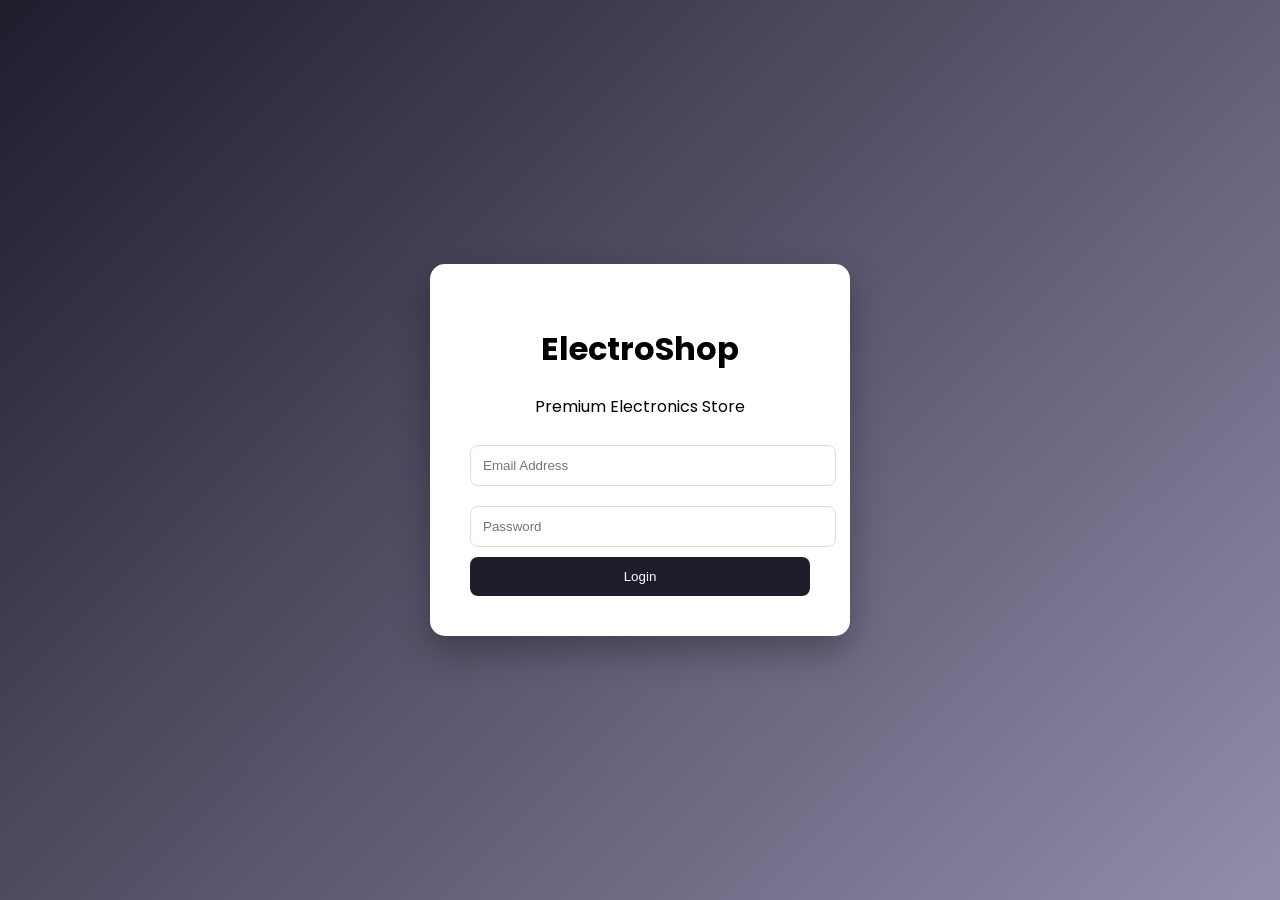
==== index.html @ a8f2c143 "Add files via upload" ====
<!DOCTYPE html>
<html>
<head>
    <title>ElectroShop - Login</title>
    <link rel="stylesheet" href="style.css">
    <link href="https://fonts.googleapis.com/css2?family=Poppins:wght@300;400;600&display=swap" rel="stylesheet">
</head>
<body class="login-body">

<div class="login-container">
    <h1>ElectroShop</h1>
    <p class="tagline">Premium Electronics Store</p>

    <form onsubmit="return loginUser()">
        <input type="email" placeholder="Email Address" required>
        <input type="password" placeholder="Password" required>
        <button type="submit">Login</button>
    </form>
</div>

<script>
function loginUser() {
    window.location.href = "home.html";
    return false;
}
</script>

</body>
</html>
---- style.css ----
body {
    margin: 0;
    font-family: 'Poppins', sans-serif;
}

/* LOGIN PAGE */
.login-body {
    background: linear-gradient(135deg, #1f1c2c, #928dab);
    display: flex;
    justify-content: center;
    align-items: center;
    height: 100vh;
}

.login-container {
    background: white;
    padding: 40px;
    border-radius: 15px;
    text-align: center;
    width: 340px;
    box-shadow: 0 15px 35px rgba(0,0,0,0.3);
}

.login-container input {
    width: 100%;
    padding: 12px;
    margin: 10px 0;
    border-radius: 8px;
    border: 1px solid #ddd;
}

.login-container button {
    width: 100%;
    padding: 12px;
    background: #1f1c2c;
    color: white;
    border: none;
    border-radius: 8px;
}

/* MAIN BACKGROUND */
.main-body {
    background: linear-gradient(135deg, #1f1c2c, #928dab);
    min-height: 100vh;
}

/* HEADER */
header {
    background: rgba(0,0,0,0.6);
    color: white;
    padding: 15px;
    text-align: center;
}

/* HERO */
.hero {
    text-align: center;
    padding: 40px;
    color: white;
}

/* PRODUCTS */
.products {
    display: flex;
    flex-wrap: wrap;
    justify-content: center;
    gap: 25px;
    padding: 30px;
}

.product {
    background: white;
    padding: 20px;
    border-radius: 15px;
    width: 250px;
    text-align: center;
    box-shadow: 0 12px 25px rgba(0,0,0,0.2);
}

.product img {
    width: 100%;
    height: auto; /* maintains original aspect ratio */
    border-radius: 10px;
}

.product button {
    margin-top: 10px;
    padding: 10px;
    background: #1f1c2c;
    color: white;
    border: none;
    border-radius: 8px;
    cursor: pointer;
}

/* CART */
.cart-section {
    display: flex;
    justify-content: center;
    padding: 40px;
}

.cart-container {
    background: white;
    padding: 30px;
    border-radius: 15px;
    width: 500px;
    box-shadow: 0 15px 35px rgba(0,0,0,0.3);
}

#cartItems {
    list-style: none;
    padding: 0;
}

#cartItems li {
    display: flex;
    justify-content: space-between;
    padding: 10px 0;
    border-bottom: 1px solid #eee;
}

.remove-btn {
    background: crimson;
    color: white;
    border: none;
    padding: 5px 10px;
    border-radius: 5px;
    cursor: pointer;
}

.checkout-btn {
    width: 100%;
    padding: 14px;
    margin-top: 20px;
    background: #1f1c2c;
    color: white;
    border: none;
    border-radius: 10px;
    font-size: 16px;
}
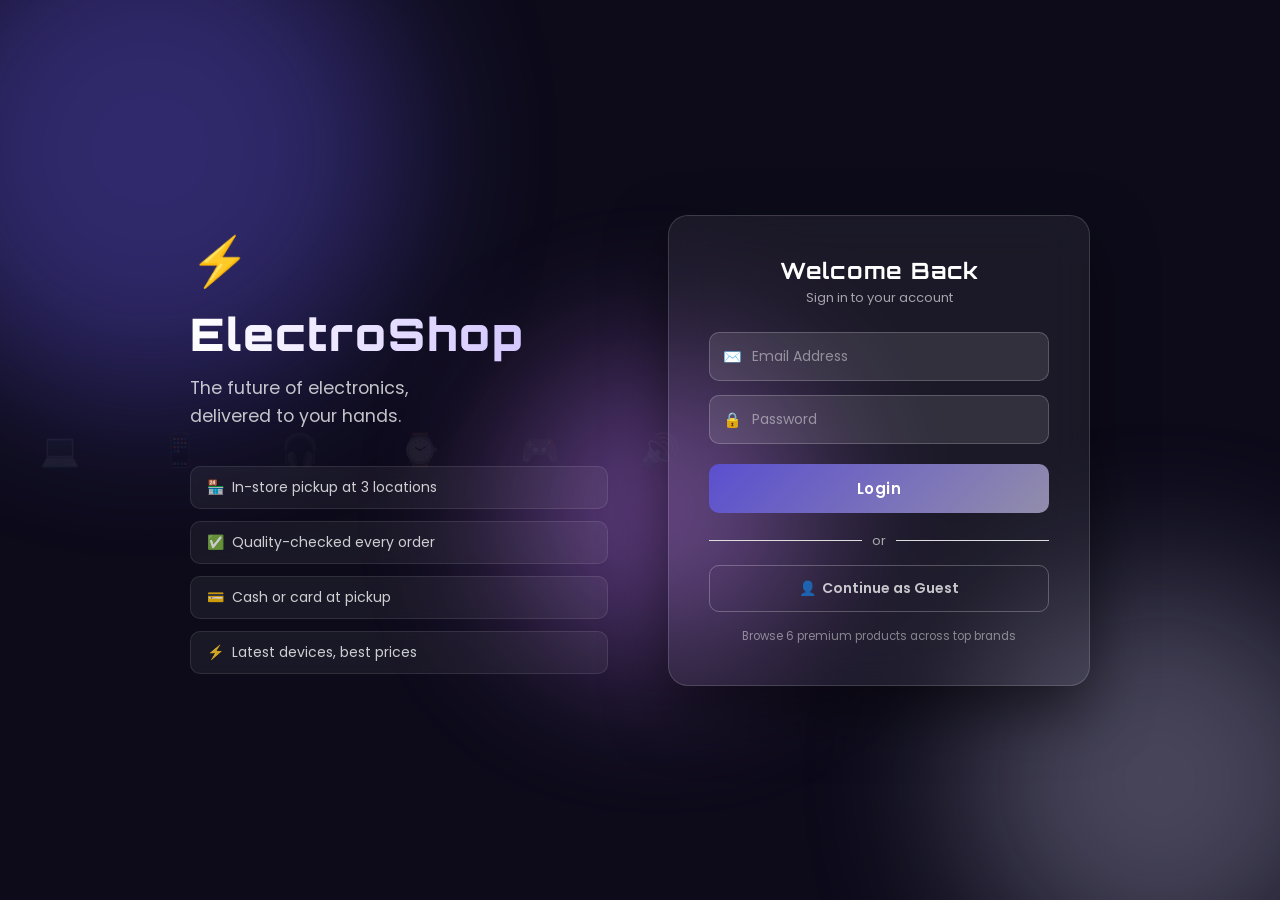
==== commit 78981399: "Add files via upload" ====
--- a/index.html
+++ b/index.html
@@ -1,29 +1,68 @@
-<!DOCTYPE html>
-<html>
-<head>
-    <title>ElectroShop - Login</title>
-    <link rel="stylesheet" href="style.css">
-    <link href="https://fonts.googleapis.com/css2?family=Poppins:wght@300;400;600&display=swap" rel="stylesheet">
-</head>
-<body class="login-body">
-
-<div class="login-container">
-    <h1>ElectroShop</h1>
-    <p class="tagline">Premium Electronics Store</p>
-
-    <form onsubmit="return loginUser()">
-        <input type="email" placeholder="Email Address" required>
-        <input type="password" placeholder="Password" required>
-        <button type="submit">Login</button>
-    </form>
-</div>
-
-<script>
-function loginUser() {
-    window.location.href = "home.html";
-    return false;
-}
-</script>
-
-</body>
-</html>+<!DOCTYPE html>
+<html>
+<head>
+    <title>ElectroShop - Login</title>
+    <link rel="stylesheet" href="style.css">
+    <link href="https://fonts.googleapis.com/css2?family=Poppins:wght@300;400;600;700&family=Orbitron:wght@700;900&display=swap" rel="stylesheet">
+</head>
+<body class="login-body">
+
+<div class="login-bg">
+    <div class="orb orb1"></div>
+    <div class="orb orb2"></div>
+    <div class="orb orb3"></div>
+    <div class="floating-icons">
+        <span>💻</span><span>📱</span><span>🎧</span><span>⌚</span><span>🎮</span><span>🔊</span>
+    </div>
+</div>
+
+<div class="login-wrapper">
+    <div class="login-left">
+        <div class="brand-block">
+            <div class="brand-icon">⚡</div>
+            <h1 class="brand-name">ElectroShop</h1>
+            <p class="brand-tagline">The future of electronics,<br>delivered to your hands.</p>
+        </div>
+        <ul class="feature-list">
+            <li>🏪 &nbsp;In-store pickup at 3 locations</li>
+            <li>✅ &nbsp;Quality-checked every order</li>
+            <li>💳 &nbsp;Cash or card at pickup</li>
+            <li>⚡ &nbsp;Latest devices, best prices</li>
+        </ul>
+    </div>
+
+    <div class="login-container">
+        <h2>Welcome Back</h2>
+        <p class="login-sub">Sign in to your account</p>
+
+        <form onsubmit="return loginUser()">
+            <div class="input-group">
+                <span class="input-icon">✉️</span>
+                <input type="email" placeholder="Email Address" required>
+            </div>
+            <div class="input-group">
+                <span class="input-icon">🔒</span>
+                <input type="password" placeholder="Password" required>
+            </div>
+            <button type="submit" class="login-btn">Login</button>
+        </form>
+
+        <div class="divider"><span>or</span></div>
+
+        <button class="guest-btn" onclick="window.location.href='home.html'">
+            👤 &nbsp;Continue as Guest
+        </button>
+
+        <p class="login-footer">Browse 6 premium products across top brands</p>
+    </div>
+</div>
+
+<script>
+function loginUser() {
+    window.location.href = "home.html";
+    return false;
+}
+</script>
+
+</body>
+</html>
--- a/style.css
+++ b/style.css
@@ -1,141 +1,721 @@
-body {
-    margin: 0;
-    font-family: 'Poppins', sans-serif;
-}
-
-/* LOGIN PAGE */
-.login-body {
-    background: linear-gradient(135deg, #1f1c2c, #928dab);
-    display: flex;
-    justify-content: center;
-    align-items: center;
-    height: 100vh;
-}
-
-.login-container {
-    background: white;
-    padding: 40px;
-    border-radius: 15px;
-    text-align: center;
-    width: 340px;
-    box-shadow: 0 15px 35px rgba(0,0,0,0.3);
-}
-
-.login-container input {
-    width: 100%;
-    padding: 12px;
-    margin: 10px 0;
-    border-radius: 8px;
-    border: 1px solid #ddd;
-}
-
-.login-container button {
-    width: 100%;
-    padding: 12px;
-    background: #1f1c2c;
-    color: white;
-    border: none;
-    border-radius: 8px;
-}
-
-/* MAIN BACKGROUND */
-.main-body {
-    background: linear-gradient(135deg, #1f1c2c, #928dab);
-    min-height: 100vh;
-}
-
-/* HEADER */
-header {
-    background: rgba(0,0,0,0.6);
-    color: white;
-    padding: 15px;
-    text-align: center;
-}
-
-/* HERO */
-.hero {
-    text-align: center;
-    padding: 40px;
-    color: white;
-}
-
-/* PRODUCTS */
-.products {
-    display: flex;
-    flex-wrap: wrap;
-    justify-content: center;
-    gap: 25px;
-    padding: 30px;
-}
-
-.product {
-    background: white;
-    padding: 20px;
-    border-radius: 15px;
-    width: 250px;
-    text-align: center;
-    box-shadow: 0 12px 25px rgba(0,0,0,0.2);
-}
-
-.product img {
-    width: 100%;
-    height: auto; /* maintains original aspect ratio */
-    border-radius: 10px;
-}
-
-.product button {
-    margin-top: 10px;
-    padding: 10px;
-    background: #1f1c2c;
-    color: white;
-    border: none;
-    border-radius: 8px;
-    cursor: pointer;
-}
-
-/* CART */
-.cart-section {
-    display: flex;
-    justify-content: center;
-    padding: 40px;
-}
-
-.cart-container {
-    background: white;
-    padding: 30px;
-    border-radius: 15px;
-    width: 500px;
-    box-shadow: 0 15px 35px rgba(0,0,0,0.3);
-}
-
-#cartItems {
-    list-style: none;
-    padding: 0;
-}
-
-#cartItems li {
-    display: flex;
-    justify-content: space-between;
-    padding: 10px 0;
-    border-bottom: 1px solid #eee;
-}
-
-.remove-btn {
-    background: crimson;
-    color: white;
-    border: none;
-    padding: 5px 10px;
-    border-radius: 5px;
-    cursor: pointer;
-}
-
-.checkout-btn {
-    width: 100%;
-    padding: 14px;
-    margin-top: 20px;
-    background: #1f1c2c;
-    color: white;
-    border: none;
-    border-radius: 10px;
-    font-size: 16px;
-}+body {
+    margin: 0;
+    font-family: 'Poppins', sans-serif;
+}
+
+/* LOGIN PAGE */
+.login-body {
+    background: #0d0b1a;
+    display: flex;
+    justify-content: center;
+    align-items: center;
+    height: 100vh;
+    overflow: hidden;
+}
+
+.login-bg {
+    position: fixed;
+    inset: 0;
+    z-index: 0;
+    pointer-events: none;
+}
+
+.orb {
+    position: absolute;
+    border-radius: 50%;
+    filter: blur(80px);
+    opacity: 0.45;
+    animation: orbFloat 8s ease-in-out infinite alternate;
+}
+.orb1 { width: 500px; height: 500px; background: #5b4fcf; top: -100px; left: -100px; animation-delay: 0s; }
+.orb2 { width: 400px; height: 400px; background: #928dab; bottom: -80px; right: -80px; animation-delay: 2s; }
+.orb3 { width: 300px; height: 300px; background: #c77dff; top: 40%; left: 40%; animation-delay: 4s; }
+
+@keyframes orbFloat {
+    from { transform: translate(0, 0) scale(1); }
+    to   { transform: translate(30px, 20px) scale(1.08); }
+}
+
+.floating-icons {
+    position: absolute;
+    inset: 0;
+    display: flex;
+    flex-wrap: wrap;
+    gap: 80px;
+    padding: 40px;
+    align-content: space-around;
+}
+.floating-icons span {
+    font-size: 2rem;
+    opacity: 0.07;
+    animation: iconDrift 6s ease-in-out infinite alternate;
+}
+.floating-icons span:nth-child(odd) { animation-direction: alternate-reverse; }
+@keyframes iconDrift {
+    from { transform: translateY(0px); }
+    to   { transform: translateY(-18px); }
+}
+
+.login-wrapper {
+    position: relative;
+    z-index: 1;
+    display: flex;
+    align-items: center;
+    gap: 60px;
+    max-width: 900px;
+    width: 90%;
+}
+
+.login-left {
+    flex: 1;
+    color: white;
+}
+
+.brand-block { margin-bottom: 36px; }
+
+.brand-icon { font-size: 3rem; margin-bottom: 8px; }
+
+.brand-name {
+    font-family: 'Orbitron', sans-serif;
+    font-size: 2.8rem;
+    font-weight: 900;
+    margin: 0 0 12px;
+    background: linear-gradient(90deg, #fff, #c9b8ff);
+    -webkit-background-clip: text;
+    -webkit-text-fill-color: transparent;
+    background-clip: text;
+    letter-spacing: 2px;
+}
+
+.brand-tagline {
+    font-size: 1.1rem;
+    opacity: 0.75;
+    line-height: 1.6;
+    margin: 0;
+}
+
+.feature-list {
+    list-style: none;
+    padding: 0;
+    margin: 0;
+    display: flex;
+    flex-direction: column;
+    gap: 12px;
+}
+
+.feature-list li {
+    font-size: 14px;
+    opacity: 0.8;
+    background: rgba(255,255,255,0.07);
+    border: 1px solid rgba(255,255,255,0.12);
+    padding: 10px 16px;
+    border-radius: 10px;
+    backdrop-filter: blur(4px);
+}
+
+.login-container {
+    background: rgba(255,255,255,0.06);
+    border: 1px solid rgba(255,255,255,0.15);
+    backdrop-filter: blur(20px);
+    padding: 40px;
+    border-radius: 20px;
+    text-align: center;
+    width: 340px;
+    box-shadow: 0 25px 60px rgba(0,0,0,0.5);
+    color: white;
+}
+
+.login-container h2 {
+    font-family: 'Orbitron', sans-serif;
+    font-size: 1.4rem;
+    margin: 0 0 4px;
+    letter-spacing: 1px;
+}
+
+.login-sub {
+    font-size: 13px;
+    opacity: 0.6;
+    margin: 0 0 24px;
+}
+
+.input-group {
+    position: relative;
+    margin-bottom: 14px;
+}
+
+.input-icon {
+    position: absolute;
+    left: 14px;
+    top: 50%;
+    transform: translateY(-50%);
+    font-size: 15px;
+}
+
+.login-container input {
+    width: 100%;
+    padding: 13px 14px 13px 42px;
+    border-radius: 10px;
+    border: 1px solid rgba(255,255,255,0.2);
+    background: rgba(255,255,255,0.1);
+    color: white;
+    font-family: 'Poppins', sans-serif;
+    font-size: 14px;
+    box-sizing: border-box;
+    outline: none;
+    transition: border-color 0.2s, background 0.2s;
+}
+
+.login-container input::placeholder { color: rgba(255,255,255,0.45); }
+.login-container input:focus {
+    border-color: #c9b8ff;
+    background: rgba(255,255,255,0.15);
+}
+
+.login-btn {
+    width: 100%;
+    padding: 13px;
+    background: linear-gradient(135deg, #5b4fcf, #928dab);
+    color: white;
+    border: none;
+    border-radius: 10px;
+    cursor: pointer;
+    font-family: 'Poppins', sans-serif;
+    font-size: 15px;
+    font-weight: 600;
+    margin-top: 6px;
+    letter-spacing: 0.5px;
+    transition: opacity 0.2s, transform 0.15s;
+}
+.login-btn:hover { opacity: 0.9; transform: translateY(-1px); }
+
+.login-footer {
+    font-size: 11.5px;
+    opacity: 0.45;
+    margin: 16px 0 0;
+}
+
+/* MAIN BACKGROUND */
+.main-body {
+    background: #0d0b1a;
+    min-height: 100vh;
+    position: relative;
+}
+
+.main-body::before {
+    content: '';
+    position: fixed;
+    width: 600px; height: 600px;
+    background: #5b4fcf;
+    border-radius: 50%;
+    filter: blur(120px);
+    opacity: 0.18;
+    top: -150px; left: -150px;
+    pointer-events: none;
+    z-index: 0;
+}
+
+.main-body::after {
+    content: '';
+    position: fixed;
+    width: 500px; height: 500px;
+    background: #928dab;
+    border-radius: 50%;
+    filter: blur(120px);
+    opacity: 0.15;
+    bottom: -100px; right: -100px;
+    pointer-events: none;
+    z-index: 0;
+}
+
+/* HEADER */
+header {
+    background: rgba(13, 11, 26, 0.85);
+    color: white;
+    padding: 16px 36px;
+    display: flex;
+    align-items: center;
+    justify-content: space-between;
+    backdrop-filter: blur(16px);
+    border-bottom: 1px solid rgba(255,255,255,0.08);
+    position: relative;
+    z-index: 10;
+}
+
+header h1 {
+    margin: 0;
+    font-family: 'Orbitron', sans-serif;
+    font-size: 1.4rem;
+    letter-spacing: 2px;
+    background: linear-gradient(90deg, #fff, #c9b8ff);
+    -webkit-background-clip: text;
+    -webkit-text-fill-color: transparent;
+    background-clip: text;
+}
+
+/* NAV BUBBLE BUTTONS */
+nav {
+    display: flex;
+    gap: 12px;
+}
+
+nav a {
+    text-decoration: none;
+    color: white;
+    background: rgba(255, 255, 255, 0.15);
+    border: 2px solid rgba(255, 255, 255, 0.5);
+    padding: 8px 22px;
+    border-radius: 50px;
+    font-size: 14px;
+    font-weight: 600;
+    letter-spacing: 0.5px;
+    transition: background 0.25s, border-color 0.25s, transform 0.15s;
+    backdrop-filter: blur(4px);
+}
+
+nav a:hover {
+    background: rgba(255, 255, 255, 0.3);
+    border-color: white;
+    transform: translateY(-2px);
+}
+
+nav a.active {
+    background: white;
+    color: #1f1c2c;
+    border-color: white;
+}
+
+/* HERO */
+.hero {
+    text-align: center;
+    padding: 70px 40px 36px;
+    color: white;
+    position: relative;
+    z-index: 1;
+}
+
+.hero h2 {
+    font-family: 'Orbitron', sans-serif;
+    font-size: 2rem;
+    margin-bottom: 12px;
+    background: linear-gradient(90deg, #fff, #c9b8ff);
+    -webkit-background-clip: text;
+    -webkit-text-fill-color: transparent;
+    background-clip: text;
+    letter-spacing: 1px;
+}
+
+.hero p {
+    font-size: 1rem;
+    opacity: 0.6;
+    letter-spacing: 0.5px;
+}
+
+/* PRODUCTS */
+.products {
+    display: flex;
+    flex-wrap: wrap;
+    justify-content: center;
+    gap: 25px;
+    padding: 30px;
+    position: relative;
+    z-index: 1;
+}
+
+.product {
+    background: rgba(255,255,255,0.05);
+    border: 1px solid rgba(255,255,255,0.1);
+    backdrop-filter: blur(10px);
+    padding: 16px;
+    border-radius: 18px;
+    width: 220px;
+    text-align: center;
+    box-shadow: 0 12px 35px rgba(0,0,0,0.4);
+    transition: transform 0.2s, box-shadow 0.2s, border-color 0.2s;
+    display: flex;
+    flex-direction: column;
+    align-items: center;
+}
+
+.product:hover {
+    transform: translateY(-5px);
+    box-shadow: 0 20px 50px rgba(91,79,207,0.3);
+    border-color: rgba(201,184,255,0.3);
+}
+
+.product img {
+    width: 100%;
+    height: 180px;
+    object-fit: contain;
+    border-radius: 10px;
+    background: rgba(255,255,255,0.04);
+}
+
+.product h3 {
+    margin: 12px 0 4px;
+    color: white;
+    font-size: 15px;
+}
+
+.product p {
+    color: #c9b8ff;
+    font-weight: 600;
+    margin: 4px 0 10px;
+    font-size: 15px;
+}
+
+.product button {
+    margin-top: 10px;
+    padding: 10px 20px;
+    background: linear-gradient(135deg, #5b4fcf, #928dab);
+    color: white;
+    border: none;
+    border-radius: 50px;
+    cursor: pointer;
+    font-family: 'Poppins', sans-serif;
+    font-size: 14px;
+    font-weight: 600;
+    letter-spacing: 0.5px;
+    transition: opacity 0.2s, transform 0.15s;
+    width: 100%;
+}
+
+.product button:hover {
+    opacity: 0.85;
+    transform: translateY(-1px);
+}
+
+/* CART */
+.cart-section {
+    display: flex;
+    justify-content: center;
+    padding: 40px;
+    position: relative;
+    z-index: 1;
+}
+
+.cart-container {
+    background: rgba(255,255,255,0.06);
+    border: 1px solid rgba(255,255,255,0.12);
+    backdrop-filter: blur(20px);
+    padding: 36px;
+    border-radius: 20px;
+    width: 520px;
+    box-shadow: 0 25px 60px rgba(0,0,0,0.5);
+    color: white;
+}
+
+.cart-container h2 {
+    font-family: 'Orbitron', sans-serif;
+    font-size: 1.3rem;
+    letter-spacing: 1px;
+    background: linear-gradient(90deg, #fff, #c9b8ff);
+    -webkit-background-clip: text;
+    -webkit-text-fill-color: transparent;
+    background-clip: text;
+    margin: 0 0 20px;
+}
+
+#cartItems {
+    list-style: none;
+    padding: 0;
+}
+
+#cartItems li {
+    display: flex;
+    justify-content: space-between;
+    align-items: center;
+    padding: 10px 0;
+    border-bottom: 1px solid #eee;
+}
+
+.remove-btn {
+    background: rgba(220,20,60,0.7);
+    color: white;
+    border: 1px solid rgba(220,20,60,0.4);
+    padding: 5px 12px;
+    border-radius: 50px;
+    cursor: pointer;
+    font-size: 13px;
+    font-family: 'Poppins', sans-serif;
+    transition: background 0.2s;
+}
+
+.remove-btn:hover {
+    background: crimson;
+}
+
+.checkout-btn {
+    width: 100%;
+    padding: 14px;
+    margin-top: 24px;
+    background: linear-gradient(135deg, #5b4fcf, #928dab);
+    color: white;
+    border: none;
+    border-radius: 50px;
+    font-size: 16px;
+    font-family: 'Poppins', sans-serif;
+    font-weight: 600;
+    cursor: pointer;
+    letter-spacing: 0.5px;
+    transition: opacity 0.2s, transform 0.15s;
+}
+
+.checkout-btn:hover {
+    opacity: 0.88;
+    transform: translateY(-2px);
+}
+
+/* PICKUP SECTION */
+.pickup-section {
+    margin-top: 28px;
+    border-top: 1px solid rgba(255,255,255,0.1);
+    padding-top: 22px;
+}
+
+.pickup-section h3 {
+    margin: 0 0 6px;
+    font-size: 0.95rem;
+    color: #c9b8ff;
+    font-family: 'Orbitron', sans-serif;
+    letter-spacing: 1px;
+}
+
+.pickup-notice {
+    display: flex;
+    align-items: flex-start;
+    gap: 12px;
+    background: rgba(91,79,207,0.15);
+    border-left: 4px solid #5b4fcf;
+    border-radius: 10px;
+    padding: 14px 16px;
+    margin-top: 12px;
+}
+
+.pickup-notice .pickup-icon {
+    font-size: 26px;
+    line-height: 1;
+    flex-shrink: 0;
+}
+
+.pickup-notice p {
+    margin: 0;
+    font-size: 13px;
+    color: rgba(255,255,255,0.7);
+    line-height: 1.6;
+}
+
+.pickup-notice p strong {
+    color: white;
+    display: block;
+    margin-bottom: 3px;
+    font-size: 14px;
+}
+
+.pickup-fields {
+    display: flex;
+    flex-direction: column;
+    gap: 12px;
+    margin-top: 16px;
+}
+
+.pickup-fields input,
+.pickup-fields select {
+    padding: 11px 14px;
+    border: 1px solid rgba(255,255,255,0.15);
+    border-radius: 10px;
+    font-family: 'Poppins', sans-serif;
+    font-size: 14px;
+    color: white;
+    background: rgba(255,255,255,0.08);
+    outline: none;
+    transition: border-color 0.2s;
+}
+
+.pickup-fields input::placeholder { color: rgba(255,255,255,0.4); }
+.pickup-fields select option { background: #1a1630; color: white; }
+
+.pickup-fields input:focus,
+.pickup-fields select:focus {
+    border-color: #c9b8ff;
+}
+
+/* CUSTOM TOAST NOTIFICATION */
+#toast-overlay {
+    display: none;
+    position: fixed;
+    inset: 0;
+    z-index: 9999;
+    pointer-events: none;
+    justify-content: center;
+    align-items: center;
+    background: rgba(0,0,0,0.35);
+}
+
+#toast-overlay.show {
+    display: flex;
+}
+
+.toast-box {
+    background: rgba(20, 16, 40, 0.97);
+    border: 1px solid rgba(201,184,255,0.25);
+    backdrop-filter: blur(20px);
+    color: white;
+    padding: 32px 52px;
+    border-radius: 24px;
+    font-family: 'Poppins', sans-serif;
+    font-size: 18px;
+    font-weight: 600;
+    text-align: center;
+    box-shadow: 0 30px 70px rgba(0,0,0,0.6), 0 0 40px rgba(91,79,207,0.3);
+    animation: toastPop 0.35s cubic-bezier(0.34, 1.56, 0.64, 1);
+    max-width: 500px;
+    width: 90vw;
+    line-height: 1.6;
+}
+
+.toast-box .toast-icon {
+    font-size: 36px;
+    display: block;
+    margin-bottom: 10px;
+}
+
+@keyframes toastPop {
+    from { transform: scale(0.7); opacity: 0; }
+    to   { transform: scale(1);   opacity: 1; }
+}
+
+/* GUEST BUTTON */
+.divider {
+    display: flex;
+    align-items: center;
+    gap: 10px;
+    margin: 18px 0 14px;
+    color: #aaa;
+    font-size: 13px;
+}
+.divider::before, .divider::after {
+    content: '';
+    flex: 1;
+    height: 1px;
+    background: #ddd;
+}
+
+.guest-btn {
+    width: 100%;
+    padding: 12px;
+    background: transparent;
+    color: rgba(255,255,255,0.75);
+    border: 1.5px solid rgba(255,255,255,0.25);
+    border-radius: 10px;
+    cursor: pointer;
+    font-family: 'Poppins', sans-serif;
+    font-size: 14px;
+    font-weight: 600;
+    transition: background 0.2s, border-color 0.2s, color 0.2s;
+}
+.guest-btn:hover {
+    background: rgba(255,255,255,0.1);
+    border-color: rgba(255,255,255,0.5);
+    color: white;
+}
+
+/* PAYMENT SECTION */
+.payment-section {
+    margin-top: 22px;
+    padding-top: 18px;
+    border-top: 1px solid rgba(255,255,255,0.1);
+}
+.payment-section h3 {
+    margin: 0 0 4px;
+    font-size: 0.95rem;
+    color: #c9b8ff;
+    font-family: 'Orbitron', sans-serif;
+    letter-spacing: 1px;
+}
+.payment-note {
+    font-size: 13px;
+    color: rgba(255,255,255,0.45);
+    margin: 0 0 12px;
+}
+.payment-options {
+    display: flex;
+    gap: 14px;
+}
+.payment-option {
+    display: flex;
+    align-items: center;
+    gap: 8px;
+    background: rgba(255,255,255,0.05);
+    border: 1.5px solid rgba(255,255,255,0.15);
+    border-radius: 10px;
+    padding: 10px 20px;
+    cursor: pointer;
+    font-size: 15px;
+    font-weight: 600;
+    color: rgba(255,255,255,0.8);
+    transition: border-color 0.2s, background 0.2s;
+    flex: 1;
+    justify-content: center;
+}
+.payment-option input[type="radio"] {
+    accent-color: #c9b8ff;
+    width: 16px;
+    height: 16px;
+}
+.payment-option:has(input:checked) {
+    border-color: #c9b8ff;
+    background: rgba(91,79,207,0.2);
+    color: white;
+}
+
+/* QUANTITY CONTROLS */
+#cartItems li {
+    display: flex;
+    justify-content: space-between;
+    align-items: center;
+    padding: 12px 0;
+    border-bottom: 1px solid rgba(255,255,255,0.08);
+    gap: 10px;
+}
+.cart-item-name {
+    flex: 1;
+    font-size: 14px;
+    color: rgba(255,255,255,0.85);
+}
+.qty-controls {
+    display: flex;
+    align-items: center;
+    gap: 6px;
+}
+.qty-btn {
+    background: rgba(91,79,207,0.5);
+    color: white;
+    border: 1px solid rgba(201,184,255,0.3);
+    width: 28px;
+    height: 28px;
+    border-radius: 50%;
+    font-size: 16px;
+    cursor: pointer;
+    display: flex;
+    align-items: center;
+    justify-content: center;
+    font-family: 'Poppins', sans-serif;
+    transition: background 0.2s;
+}
+.qty-btn:hover {
+    background: rgba(91,79,207,0.9);
+}
+.qty-count {
+    min-width: 22px;
+    text-align: center;
+    font-weight: 600;
+    font-size: 15px;
+    color: white;
+}
+
+#totalPrice {
+    color: #c9b8ff;
+    font-family: 'Orbitron', sans-serif;
+    font-size: 1rem;
+    letter-spacing: 1px;
+}
